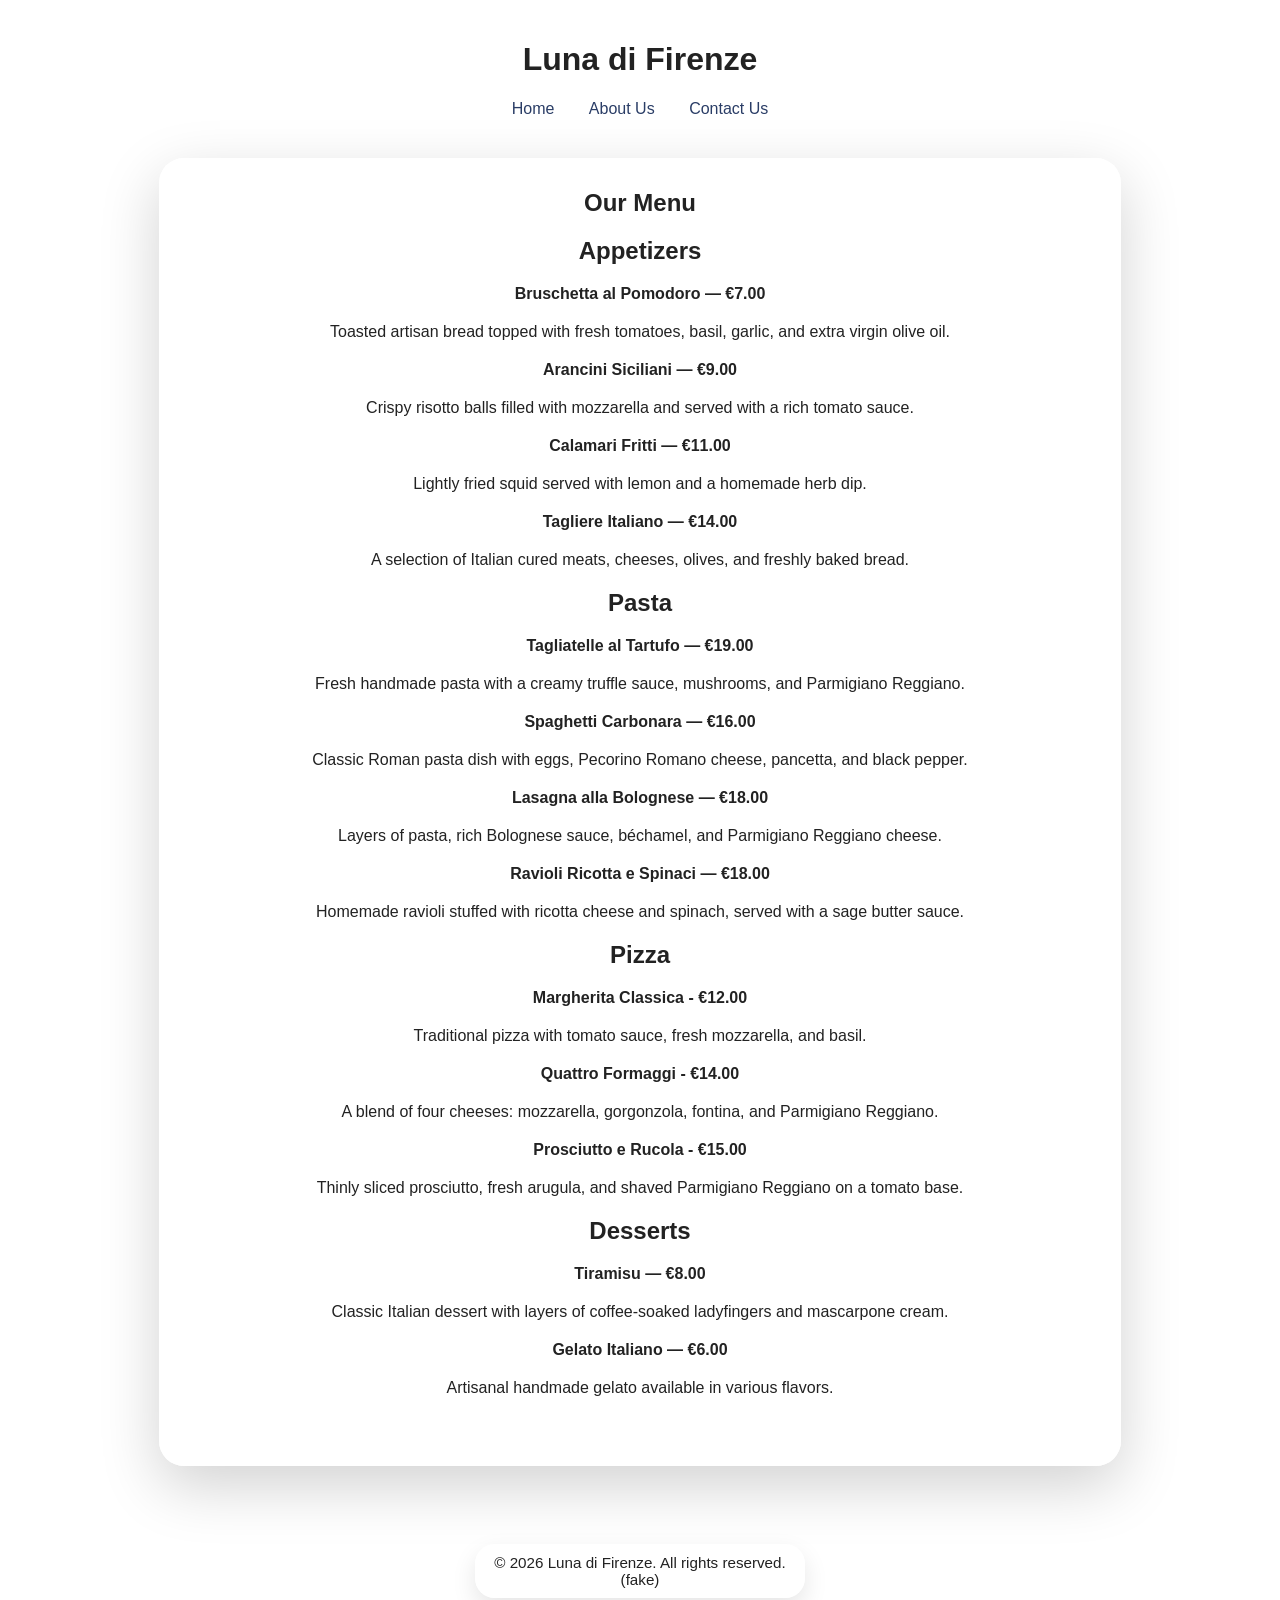
==== menu.html @ 7c30f653 "Updated menu design" ====
<!DOCTYPE html>
<html lang="en">
<head>
    <meta charset="UTF-8">
    <title>Menu - Luna di Firenze</title>
    <link rel="icon" type="image/png" href="images/favicon.png">
    <link rel="stylesheet" href="menu.css">
    <meta name="viewport" content="width=device-width, initial-scale=1.0">
</head>
<body>
    <header>
        <h1>Luna di Firenze</h1>
        <nav>
            <a href="index.html">Home</a>
            <a href="about-us.html">About Us</a>
            <a href="contact.html">Contact Us</a>
        </nav>
    </header>
    <main class="menu">
        <section>
            <h1>Our Menu</h1>
            <article>
                <h2>Appetizers</h2>
                <p><b>Bruschetta al Pomodoro — €7.00</b></p>
                <p>Toasted artisan bread topped with fresh tomatoes, basil, garlic, and extra virgin olive oil.</p>
                <p><b>Arancini Siciliani — €9.00</b></p>
                <p>Crispy risotto balls filled with mozzarella and served with a rich tomato sauce.</p>
                <p><b>Calamari Fritti — €11.00</b></p>
                <p>Lightly fried squid served with lemon and a homemade herb dip.</p>
                <p><b>Tagliere Italiano — €14.00</b></p>
                <p>A selection of Italian cured meats, cheeses, olives, and freshly baked bread.</p>
            </article>
            <article>
                <h2>Pasta</h2>
                <p><b>Tagliatelle al Tartufo — €19.00</b></p>
                <p>Fresh handmade pasta with a creamy truffle sauce, mushrooms, and Parmigiano Reggiano.</p>
                <p><b>Spaghetti Carbonara — €16.00</b></p>
                <p>Classic Roman pasta dish with eggs, Pecorino Romano cheese, pancetta, and black pepper.</p>
                <p><b>Lasagna alla Bolognese — €18.00</b></p>
                <p>Layers of pasta, rich Bolognese sauce, béchamel, and Parmigiano Reggiano cheese.</p>
                <p><b>Ravioli Ricotta e Spinaci — €18.00</b></p>
                <p>Homemade ravioli stuffed with ricotta cheese and spinach, served with a sage butter sauce.</p>

            </article>
            <article>
                <h2>Pizza</h2>
                <p><b>Margherita Classica - €12.00</b></p>
                <p>Traditional pizza with tomato sauce, fresh mozzarella, and basil.</p>
                <p><b>Quattro Formaggi - €14.00</b></p>
                <p>A blend of four cheeses: mozzarella, gorgonzola, fontina, and Parmigiano Reggiano.</p>
                <p><b>Prosciutto e Rucola - €15.00</b></p>
                <p>Thinly sliced prosciutto, fresh arugula, and shaved Parmigiano Reggiano on a tomato base.</p>
            </article>
            <article>
                <h2>Desserts</h2>
                <p><b>Tiramisu — €8.00</b></p>
                <p>Classic Italian dessert with layers of coffee-soaked ladyfingers and mascarpone cream.</p>
                <p><b>Gelato Italiano — €6.00</b></p>
                <p>Artisanal handmade gelato available in various flavors.</p>
                <br>
            </article>
        </section>
    </main>
    <footer>
        <br>
        <p class="copyright">&copy; 2026 Luna di Firenze. All rights reserved. (fake)</p>
    </footer>
</body>
</html>
---- menu.css ----
body{
    text-align: center;
    font-family: sans-serif;
    color: #222;
    background-image: url("images/florenceskyline.jpg");
    background-size: cover;
    background-position: center;
    background-repeat: no-repeat;
    min-height: 100vh;
    margin: 0;
    padding: 20px;
}

.menu{
    background: rgba(255, 255, 255, 0.88);
    width: 90%;
    max-width: 900px;
    margin: 40px auto;
    padding: 30px;
    border-radius: 25px;
    box-shadow: 0 20px 60px rgba(0, 0, 0, 0.18);
    backdrop-filter: blur(10px);
    border: 1px solid rgba(255, 255, 255, 0.65);
}

.menu h1,
.menu h2,
.menu p {
    margin: 0 0 20px;
}


.copyright {
    font-size: 0.95em;
    color: #222;
    max-width: 300px;
    margin: 20px auto 0;
    padding: 10px 15px;
    background-color: rgba(255, 255, 255, 0.9);
    border-radius: 20px;
    box-shadow: 0 10px 25px rgba(0, 0, 0, 0.1);
}

a {
    color: #2a3d66;
    text-decoration: none;
    background-color: rgba(255, 255, 255, 0.9);
    margin: 0 10px;
    border-radius: 5px;
    padding: 5px;
}

a:hover{
    background-color: rgba(255, 255, 255, 0.7);
    text-decoration: underline;
}
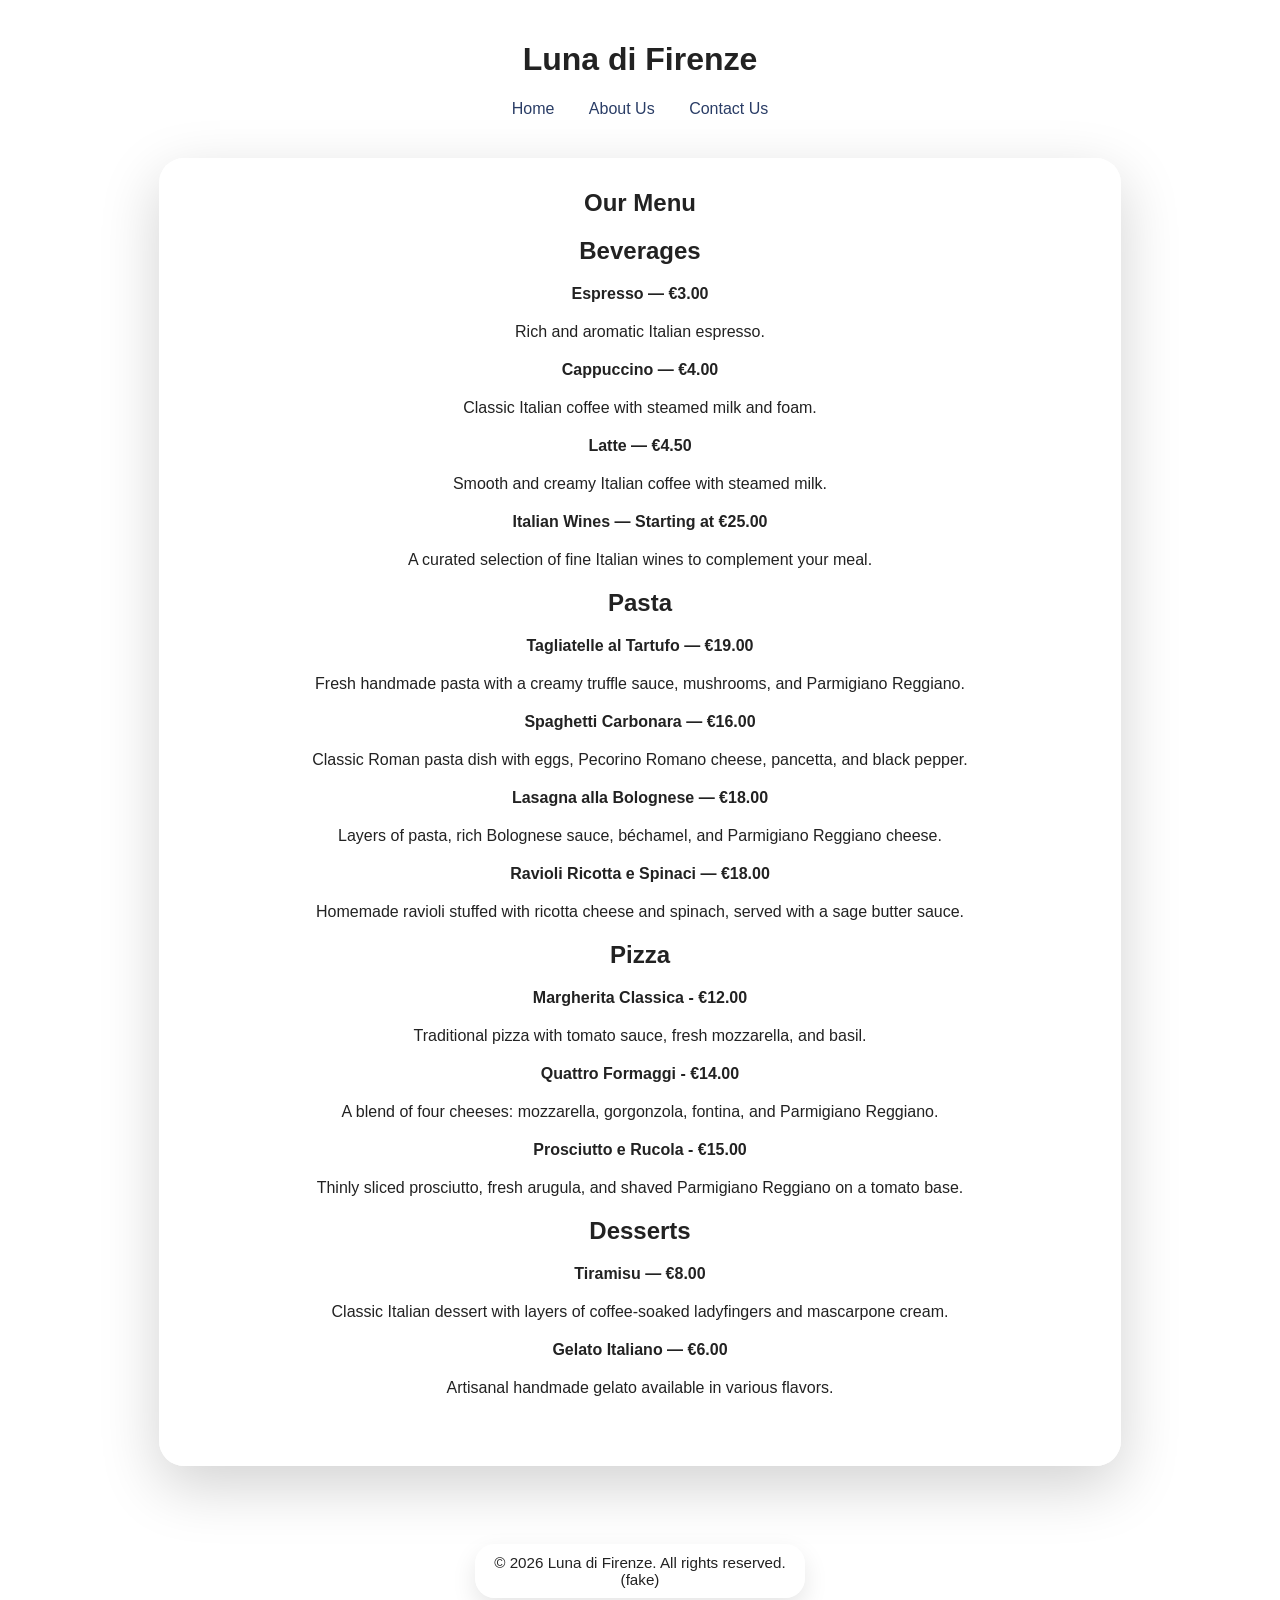
==== commit 612f888e: "Revamped home page Changed favicon Turned restaurant into cafe Added colour scheme to home page Adde" ====
--- a/menu.html
+++ b/menu.html
@@ -20,15 +20,15 @@
         <section>
             <h1>Our Menu</h1>
             <article>
-                <h2>Appetizers</h2>
-                <p><b>Bruschetta al Pomodoro — €7.00</b></p>
-                <p>Toasted artisan bread topped with fresh tomatoes, basil, garlic, and extra virgin olive oil.</p>
-                <p><b>Arancini Siciliani — €9.00</b></p>
-                <p>Crispy risotto balls filled with mozzarella and served with a rich tomato sauce.</p>
-                <p><b>Calamari Fritti — €11.00</b></p>
-                <p>Lightly fried squid served with lemon and a homemade herb dip.</p>
-                <p><b>Tagliere Italiano — €14.00</b></p>
-                <p>A selection of Italian cured meats, cheeses, olives, and freshly baked bread.</p>
+                <h2>Beverages</h2>
+                <p><b>Espresso — €3.00</b></p>
+                <p>Rich and aromatic Italian espresso.</p>
+                <p><b>Cappuccino — €4.00</b></p>
+                <p>Classic Italian coffee with steamed milk and foam.</p>
+                <p><b>Latte — €4.50</b></p>
+                <p>Smooth and creamy Italian coffee with steamed milk.</p>
+                <p><b>Italian Wines — Starting at €25.00</b></p>
+                <p>A curated selection of fine Italian wines to complement your meal.</p>
             </article>
             <article>
                 <h2>Pasta</h2>
@@ -58,12 +58,12 @@
                 <p><b>Gelato Italiano — €6.00</b></p>
                 <p>Artisanal handmade gelato available in various flavors.</p>
                 <br>
-            </article>
+            </article>   
         </section>
     </main>
     <footer>
         <br>
-        <p class="copyright">&copy; 2026 Luna di Firenze. All rights reserved. (fake)</p>
+        <p class="copyright">&copy; 2026 Luna di Firenze. All rights reserved.<br>(fake)</p>
     </footer>
 </body>
 </html>
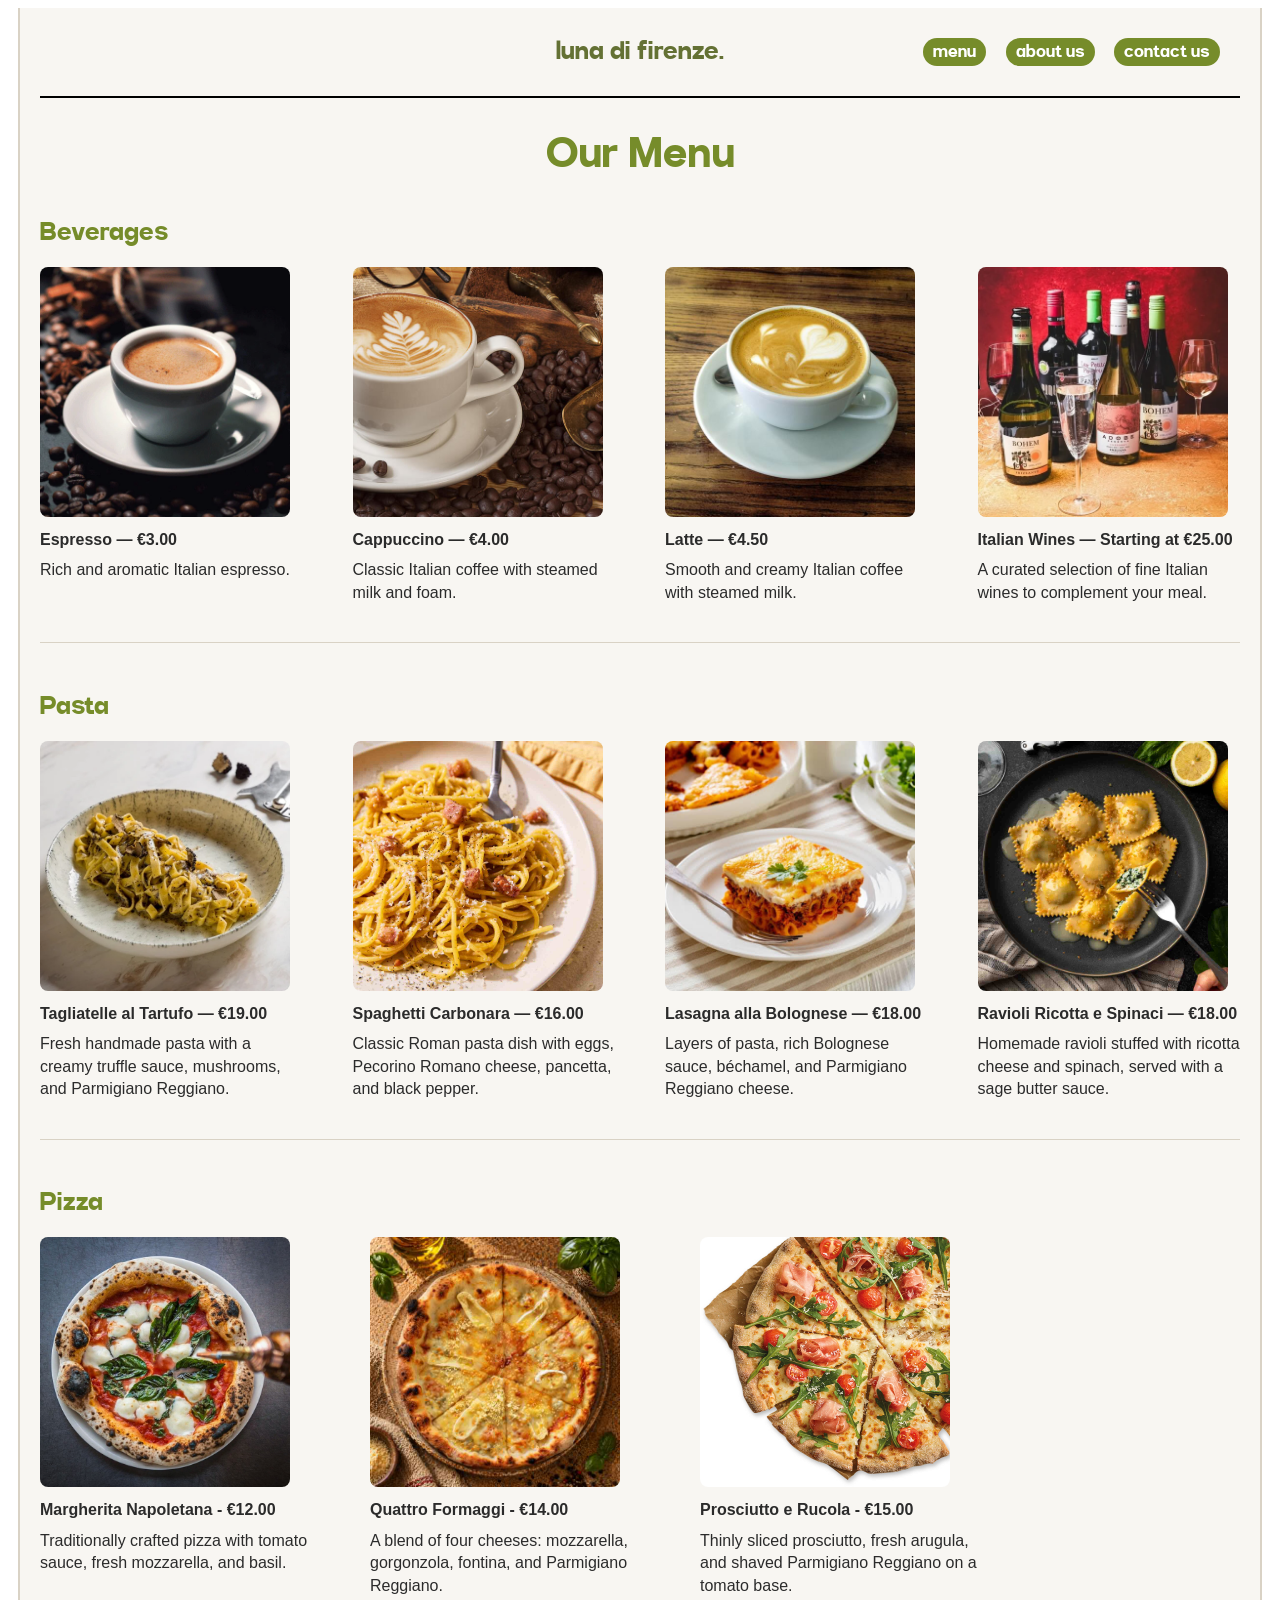
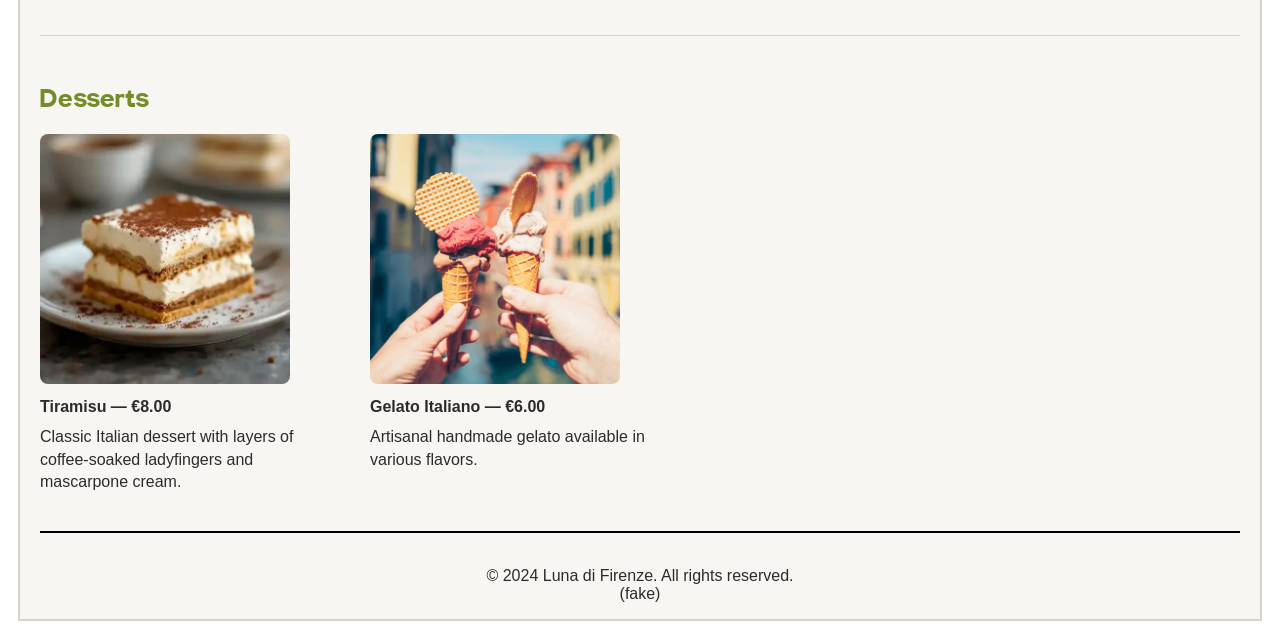
==== commit 874da1eb: "Revamped Menu page with styling" ====
--- a/menu.html
+++ b/menu.html
@@ -8,62 +8,127 @@
     <meta name="viewport" content="width=device-width, initial-scale=1.0">
 </head>
 <body>
-    <header>
-        <h1>Luna di Firenze</h1>
-        <nav>
-            <a href="index.html">Home</a>
-            <a href="about-us.html">About Us</a>
-            <a href="contact.html">Contact Us</a>
-        </nav>
-    </header>
-    <main class="menu">
-        <section>
-            <h1>Our Menu</h1>
-            <article>
-                <h2>Beverages</h2>
-                <p><b>Espresso — €3.00</b></p>
-                <p>Rich and aromatic Italian espresso.</p>
-                <p><b>Cappuccino — €4.00</b></p>
-                <p>Classic Italian coffee with steamed milk and foam.</p>
-                <p><b>Latte — €4.50</b></p>
-                <p>Smooth and creamy Italian coffee with steamed milk.</p>
-                <p><b>Italian Wines — Starting at €25.00</b></p>
-                <p>A curated selection of fine Italian wines to complement your meal.</p>
-            </article>
-            <article>
-                <h2>Pasta</h2>
-                <p><b>Tagliatelle al Tartufo — €19.00</b></p>
-                <p>Fresh handmade pasta with a creamy truffle sauce, mushrooms, and Parmigiano Reggiano.</p>
-                <p><b>Spaghetti Carbonara — €16.00</b></p>
-                <p>Classic Roman pasta dish with eggs, Pecorino Romano cheese, pancetta, and black pepper.</p>
-                <p><b>Lasagna alla Bolognese — €18.00</b></p>
-                <p>Layers of pasta, rich Bolognese sauce, béchamel, and Parmigiano Reggiano cheese.</p>
-                <p><b>Ravioli Ricotta e Spinaci — €18.00</b></p>
-                <p>Homemade ravioli stuffed with ricotta cheese and spinach, served with a sage butter sauce.</p>
+    <section class="container">
 
-            </article>
-            <article>
-                <h2>Pizza</h2>
-                <p><b>Margherita Classica - €12.00</b></p>
-                <p>Traditional pizza with tomato sauce, fresh mozzarella, and basil.</p>
-                <p><b>Quattro Formaggi - €14.00</b></p>
-                <p>A blend of four cheeses: mozzarella, gorgonzola, fontina, and Parmigiano Reggiano.</p>
-                <p><b>Prosciutto e Rucola - €15.00</b></p>
-                <p>Thinly sliced prosciutto, fresh arugula, and shaved Parmigiano Reggiano on a tomato base.</p>
-            </article>
-            <article>
-                <h2>Desserts</h2>
-                <p><b>Tiramisu — €8.00</b></p>
-                <p>Classic Italian dessert with layers of coffee-soaked ladyfingers and mascarpone cream.</p>
-                <p><b>Gelato Italiano — €6.00</b></p>
-                <p>Artisanal handmade gelato available in various flavors.</p>
-                <br>
-            </article>   
-        </section>
-    </main>
-    <footer>
-        <br>
-        <p class="copyright">&copy; 2026 Luna di Firenze. All rights reserved.<br>(fake)</p>
-    </footer>
+        <!-- ===== Header: logo + nav links ===== -->
+        <header class="header">
+            <a href="index.html" class="logo">
+                <h1>luna di firenze.</h1>
+            </a>
+            <nav>
+                <a href="menu.html">menu</a>
+                <a href="about-us.html">about us</a>
+                <a href="contact.html">contact us</a>
+            </nav>
+        </header>
+
+        <!-- ===== Main menu content ===== -->
+        <main class="menu">
+            <section>
+                <h2 class="menu-title">Our Menu</h2>
+
+                <!-- Beverages category -->
+                <section id="Beverages" class="menu-category">
+                    <h2 class="category-title">Beverages</h2>
+                    <div class="items-row">
+                        <div class="item">
+                            <img src="images/menu items/espresso.jpg" alt="Espresso" class="menu-image">
+                            <p><b>Espresso — €3.00</b></p>
+                            <p>Rich and aromatic Italian espresso.</p>
+                        </div>
+                        <div class="item">
+                            <img src="images/menu items/cappuccino.jpg" alt="Cappuccino" class="menu-image">
+                            <p><b>Cappuccino — €4.00</b></p>
+                            <p>Classic Italian coffee with steamed milk and foam.</p>
+                        </div>
+                        <div class="item">
+                            <img src="images/menu items/latte.jpg" alt="Latte" class="menu-image">
+                            <p><b>Latte — €4.50</b></p>
+                            <p>Smooth and creamy Italian coffee with steamed milk.</p>
+                        </div>
+                        <div class="item">
+                            <img src="images/menu items/wines.jpg" alt="Italian Wines" class="menu-image">
+                            <p><b>Italian Wines — Starting at €25.00</b></p>
+                            <p>A curated selection of fine Italian wines to complement your meal.</p>
+                        </div>
+                    </div>
+                </section>
+
+                <!-- Pasta category -->
+                <section id="Pasta" class="menu-category">
+                    <h2 class="category-title">Pasta</h2>
+                    <div class="items-row">
+                        <div class="item">
+                            <img src="images/menu items/tagliatelle.jpg" alt="Tagliatelle al Tartufo" class="menu-image">
+                            <p><b>Tagliatelle al Tartufo — €19.00</b></p>
+                            <p>Fresh handmade pasta with a creamy truffle sauce, mushrooms, and Parmigiano Reggiano.</p>
+                        </div>
+                        <div class="item">
+                            <img src="images/menu items/carbonara.jpg" alt="Spaghetti Carbonara" class="menu-image">
+                            <p><b>Spaghetti Carbonara — €16.00</b></p>
+                            <p>Classic Roman pasta dish with eggs, Pecorino Romano cheese, pancetta, and black pepper.</p>
+                        </div>
+                        <div class="item">
+                            <img src="images/menu items/lasagna.jpg" alt="Lasagna alla Bolognese" class="menu-image">
+                            <p><b>Lasagna alla Bolognese — €18.00</b></p>
+                            <p>Layers of pasta, rich Bolognese sauce, béchamel, and Parmigiano Reggiano cheese.</p>
+                        </div>
+                        <div class="item">
+                            <img src="images/menu items/ravioli.jpg" alt="Ravioli Ricotta e Spinaci" class="menu-image">
+                            <p><b>Ravioli Ricotta e Spinaci — €18.00</b></p>
+                            <p>Homemade ravioli stuffed with ricotta cheese and spinach, served with a sage butter sauce.</p>
+                        </div>
+                    </div>
+                </section>
+
+                <!-- Pizza category -->
+                <section id="Pizza" class="menu-category">
+                    <h2 class="category-title">Pizza</h2>
+                    <div class="items-row">
+                        <div class="item">
+                            <img src="images/menu items/margherita.jpg" alt="Margherita Napoletana" class="menu-image">
+                            <p><b>Margherita Napoletana - €12.00</b></p>
+                            <p>Traditionally crafted pizza with tomato sauce, fresh mozzarella, and basil.</p>
+                        </div>
+                        <div class="item">
+                            <img src="images/menu items/formaggi.jpg" alt="Quattro Formaggi" class="menu-image">
+                            <p><b>Quattro Formaggi - €14.00</b></p>
+                            <p>A blend of four cheeses: mozzarella, gorgonzola, fontina, and Parmigiano Reggiano.</p>
+                        </div>
+                        <div class="item">
+                            <img src="images/menu items/rucola.jpg" alt="Prosciutto e Rucola" class="menu-image">
+                            <p><b>Prosciutto e Rucola - €15.00</b></p>
+                            <p>Thinly sliced prosciutto, fresh arugula, and shaved Parmigiano Reggiano on a tomato base.</p>
+                        </div>
+                    </div>
+                </section>
+
+                <!-- Desserts category -->
+                <section id="Desserts" class="menu-category">
+                    <h2 class="category-title">Desserts</h2>
+                    <div class="items-row">
+                        <div class="item">
+                            <img src="images/menu items/tiramisu.jpg" alt="Tiramisu" class="menu-image">
+                            <p><b>Tiramisu — €8.00</b></p>
+                            <p>Classic Italian dessert with layers of coffee-soaked ladyfingers and mascarpone cream.</p>
+                        </div>
+                        <div class="item">
+                            <img src="images/menu items/gelato.jpg" alt="Gelato Italiano" class="menu-image">
+                            <p><b>Gelato Italiano — €6.00</b></p>
+                            <p>Artisanal handmade gelato available in various flavors.</p>
+                        </div>
+                    </div>
+                </section>
+
+            </section>
+        </main>
+
+        <!-- ===== Footer ===== -->
+        <footer>
+            <br>
+            <p class="copyright">&copy; 2024 Luna di Firenze. All rights reserved.<br>(fake)</p>
+        </footer>
+
+    </section>
 </body>
-</html>
+</html>
--- a/menu.css
+++ b/menu.css
@@ -1,56 +1,153 @@
-body{
-    text-align: center;
-    font-family: sans-serif;
-    color: #222;
-    background-image: url("images/florenceskyline.jpg");
-    background-size: cover;
-    background-position: center;
-    background-repeat: no-repeat;
-    min-height: 100vh;
-    margin: 0;
-    padding: 20px;
-}
-
-.menu{
-    background: rgba(255, 255, 255, 0.88);
-    width: 90%;
-    max-width: 900px;
-    margin: 40px auto;
-    padding: 30px;
-    border-radius: 25px;
-    box-shadow: 0 20px 60px rgba(0, 0, 0, 0.18);
-    backdrop-filter: blur(10px);
-    border: 1px solid rgba(255, 255, 255, 0.65);
-}
-
-.menu h1,
-.menu h2,
-.menu p {
-    margin: 0 0 20px;
+/* =========================================================
+   FONTS
+   ========================================================= */
+@font-face {
+  font-family: 'TBJ';
+  src: url('TBJNeuetraSans.woff') format('woff');
 }
 
 
-.copyright {
-    font-size: 0.95em;
-    color: #222;
-    max-width: 300px;
-    margin: 20px auto 0;
-    padding: 10px 15px;
-    background-color: rgba(255, 255, 255, 0.9);
-    border-radius: 20px;
-    box-shadow: 0 10px 25px rgba(0, 0, 0, 0.1);
+/* =========================================================
+   BASE / GLOBAL STYLES
+   ========================================================= */
+body {
+    font-family: sans-serif;
 }
 
-a {
-    color: #2a3d66;
+a:link {
     text-decoration: none;
-    background-color: rgba(255, 255, 255, 0.9);
-    margin: 0 10px;
-    border-radius: 5px;
-    padding: 5px;
 }
 
-a:hover{
-    background-color: rgba(255, 255, 255, 0.7);
+
+/* =========================================================
+   PAGE CONTAINER
+   Wraps the whole page and gives it the bordered card look
+   ========================================================= */
+.container {
+    max-width: 1200px;
+    margin: 0 auto;
+    padding: 0 20px;
+    background-color: #F8F6F2;
+    color: #2B2B2B;
+    border-right: 2px solid #D9D2C5;
+    border-left: 2px solid #D9D2C5;
+    border-bottom: 2px solid #D9D2C5;
+}
+
+
+/* =========================================================
+   HEADER + NAVIGATION
+   ========================================================= */
+.header {
+    position: relative;
+    display: flex;
+    justify-content: center;
+    align-items: center;
+    padding: 10px;
+    border-bottom: 2px solid black;
+}
+
+h1 {
+    font-family: 'TBJ', sans-serif;
+    color: #647134;
+}
+
+.header nav {
+    position: absolute;
+    right: 20px;
+}
+
+.header nav a {
+    margin-left: 15px;
+}
+
+.header nav a:hover {
     text-decoration: underline;
 }
+
+nav a {
+    text-decoration: none;
+    background-color: #768C2A;
+    color: white;
+    padding: 5px 10px;
+    border-radius: 100px;
+    font-family: 'TBJ', sans-serif;
+}
+
+
+/* =========================================================
+   "OUR MENU" PAGE TITLE
+   ========================================================= */
+.menu-title {
+    font-family: 'TBJ', sans-serif;
+    text-align: center;
+    font-size: 40px;
+    color: #768C2A;
+    margin-bottom: 10px; /* keeps title close to the first category below it */
+}
+
+
+/* =========================================================
+   MENU CATEGORY SECTIONS (Beverages, Pasta, Pizza, Desserts)
+   ========================================================= */
+.menu-category {
+    padding-top: 30px;
+    padding-bottom: 30px;
+    border-bottom: 1px solid #D9D2C5;
+}
+
+/* Removes the extra gap above the first category so it sits closer to "Our Menu" */
+.menu-category:first-of-type {
+    padding-top: 10px;
+}
+
+/* Last category doesn't need a divider line underneath it */
+.menu-category:last-child {
+    border-bottom: none;
+}
+
+/* Category name sits on its own line above the row of items */
+.category-title {
+    font-family: 'TBJ', sans-serif;
+    color: #768C2A;
+    font-size: 1.5rem;
+    margin-bottom: 20px;
+}
+
+
+/* =========================================================
+   MENU ITEMS
+   Row of items that wraps onto new lines as needed
+   ========================================================= */
+.items-row {
+    display: flex;
+    flex-wrap: wrap;
+    gap: 40px 50px;
+}
+
+.item {
+    flex: 1 1 240px;
+    max-width: 280px;
+    min-width: 220px;
+}
+
+.item p {
+    margin: 8px 0;
+    line-height: 1.4;
+}
+
+img {
+    width: 250px;
+    height: 250px;
+    object-fit: cover;
+    border-radius: 8px;
+}
+
+
+/* =========================================================
+   FOOTER
+   ========================================================= */
+footer {
+    text-align: center;
+    border-top: 2px solid black;
+}
